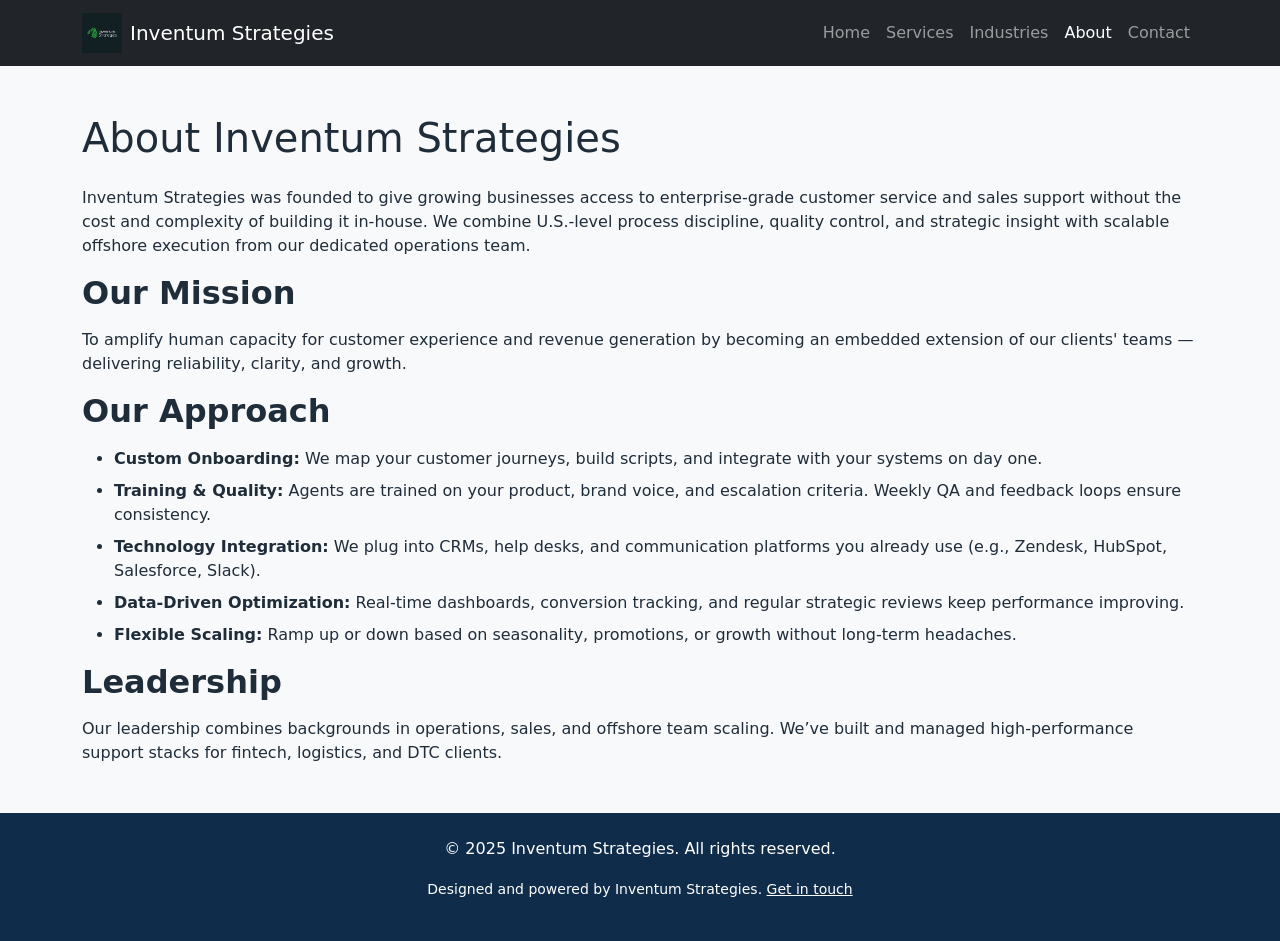
==== about.html @ a3165004 "Add files via upload" ====
<!DOCTYPE html>
<html lang="en">
<head>
<meta charset="UTF-8"/>
<meta name="viewport" content="width=device-width,initial-scale=1"/>
<title>About – Inventum Strategies</title>
<link rel="icon" href="assets/images/logo.png" />
<link href="https://cdn.jsdelivr.net/npm/bootstrap@5.3.2/dist/css/bootstrap.min.css" rel="stylesheet">
<link rel="stylesheet" href="css/styles.css"/>
</head>
<body>
<nav class="navbar navbar-expand-lg navbar-dark bg-dark">
  <div class="container">
    <a class="navbar-brand d-flex align-items-center" href="index.html">
      <img src="assets/images/logo.png" alt="Inventum Strategies Logo" style="height:40px; margin-right:8px;"/>
      Inventum Strategies
    </a>
    <button class="navbar-toggler" type="button" data-bs-toggle="collapse" data-bs-target="#navmenu">
      <span class="navbar-toggler-icon"></span>
    </button>
    <div class="collapse navbar-collapse" id="navmenu">
      <ul class="navbar-nav ms-auto">
        <li class="nav-item"><a class="nav-link" href="index.html">Home</a></li>
        <li class="nav-item"><a class="nav-link" href="services.html">Services</a></li>
        <li class="nav-item"><a class="nav-link" href="industries.html">Industries</a></li>
        <li class="nav-item"><a class="nav-link active" href="about.html">About</a></li>
        <li class="nav-item"><a class="nav-link" href="contact.html">Contact</a></li>
      </ul>
    </div>
  </div>
</nav>
<div class="container my-5">

<h1 class="mb-4">About Inventum Strategies</h1>
<p>Inventum Strategies was founded to give growing businesses access to enterprise-grade customer service and sales support without the cost and complexity of building it in-house. We combine U.S.-level process discipline, quality control, and strategic insight with scalable offshore execution from our dedicated operations team.</p>

<h2 class="section-title">Our Mission</h2>
<p>To amplify human capacity for customer experience and revenue generation by becoming an embedded extension of our clients' teams — delivering reliability, clarity, and growth.</p>

<h2 class="section-title">Our Approach</h2>
<ul class="service-list">
  <li><strong>Custom Onboarding:</strong> We map your customer journeys, build scripts, and integrate with your systems on day one.</li>
  <li><strong>Training & Quality:</strong> Agents are trained on your product, brand voice, and escalation criteria. Weekly QA and feedback loops ensure consistency.</li>
  <li><strong>Technology Integration:</strong> We plug into CRMs, help desks, and communication platforms you already use (e.g., Zendesk, HubSpot, Salesforce, Slack).</li>
  <li><strong>Data-Driven Optimization:</strong> Real-time dashboards, conversion tracking, and regular strategic reviews keep performance improving.</li>
  <li><strong>Flexible Scaling:</strong> Ramp up or down based on seasonality, promotions, or growth without long-term headaches.</li>
</ul>

<h2 class="section-title">Leadership</h2>
<p>Our leadership combines backgrounds in operations, sales, and offshore team scaling. We’ve built and managed high-performance support stacks for fintech, logistics, and DTC clients.</p>

</div>
<footer class="py-4 mt-5">
  <div class="container text-center">
    <p>&copy; 2025 Inventum Strategies. All rights reserved.</p>
    <p><small>Designed and powered by Inventum Strategies. <a href="contact.html" style="color:#fff; text-decoration:underline;">Get in touch</a></small></p>
  </div>
</footer>
<script src="https://cdn.jsdelivr.net/npm/bootstrap@5.3.2/dist/js/bootstrap.bundle.min.js"></script>
</body>
</html>
---- css/styles.css ----
/* styles.css */
body {
    font-family: system-ui,-apple-system,BlinkMacSystemFont,"Segoe UI",Roboto,"Helvetica Neue",Arial,sans-serif;
    line-height:1.5;
    background-color:#f8f9fa;
    color:#1f2d3a;
    margin-top:0;
}
.navbar-brand img {
    height: 40px;
}
.hero {
    background: linear-gradient(135deg,#0d3b66,#1d7fa6);
    color:white;
    padding:4rem 1rem;
    border-radius:12px;
}
.section-title {
    margin-bottom:1rem;
    font-weight:600;
}
.card {
    border:none;
    box-shadow:0 8px 25px rgba(0,0,0,0.08);
    border-radius:12px;
}
footer {
    background:#0f2c4b;
    color:#fff;
}
.btn-primary {
    background-color:#0d6efd;
    border:none;
}
.service-list li {
    margin-bottom:0.5rem;
}
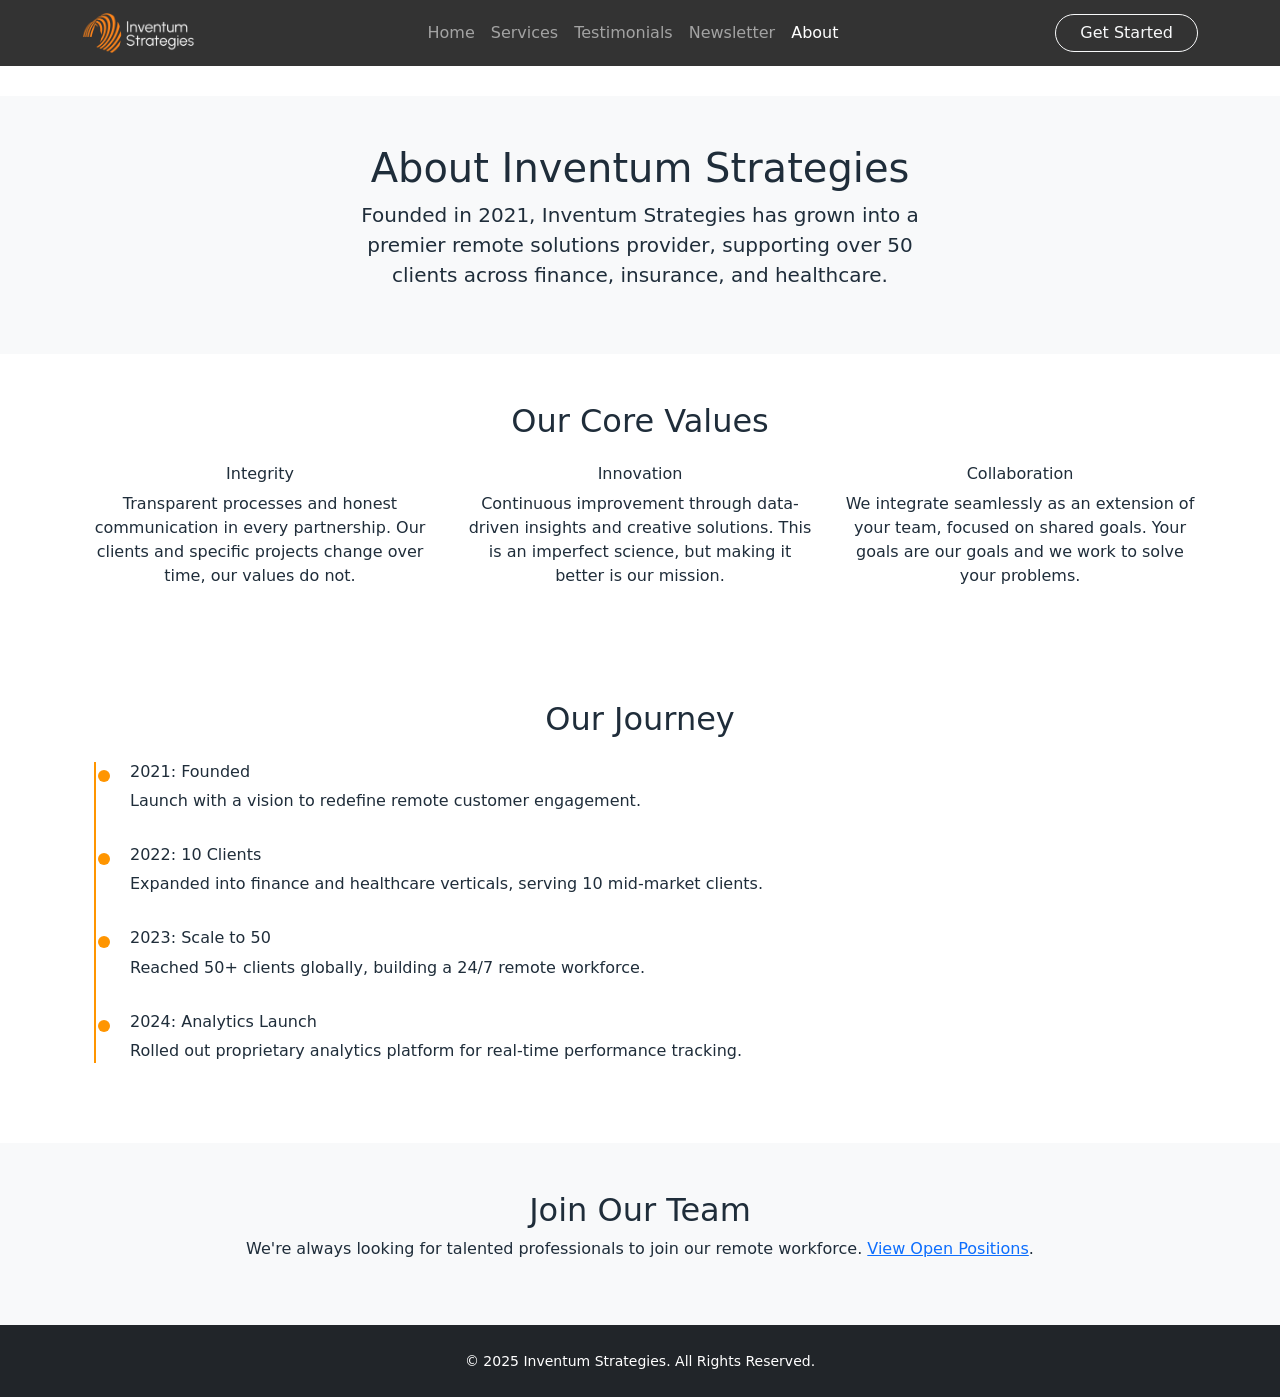
==== commit 80f9fece: "Add files via upload" ====
--- a/about.html
+++ b/about.html
@@ -1,61 +1,129 @@
 <!DOCTYPE html>
-<html lang="en">
+<html 
+lang="en">
 <head>
-<meta charset="UTF-8"/>
-<meta name="viewport" content="width=device-width,initial-scale=1"/>
-<title>About – Inventum Strategies</title>
-<link rel="icon" href="assets/images/logo.png" />
-<link href="https://cdn.jsdelivr.net/npm/bootstrap@5.3.2/dist/css/bootstrap.min.css" rel="stylesheet">
-<link rel="stylesheet" href="css/styles.css"/>
+  <meta charset="UTF-8" />
+  <meta name="viewport" content="width=device-width, initial-scale=1" />
+  <title>About – Inventum Strategies</title>
+  <link rel="icon" href="assets/images/logo.png" />
+  <link href="https://cdn.jsdelivr.net/npm/bootstrap@5.3.2/dist/css/bootstrap.min.css" rel="stylesheet" />
+  <link href="https://unpkg.com/aos@2.3.4/dist/aos.css" rel="stylesheet" />
+  <style>
+    :root { --primary: #ff9500; --dark: #333; --light: #f8f9fa; --text: #1f2d3a; }
+    body { font-family: system-ui, sans-serif; color: var(--text); }
+    .navbar { background: var(--dark); }
+    .value-icon { font-size: 2rem; color: var(--primary); }
+    .timeline { list-style: none; padding-left: 1rem; position: relative; }
+    .timeline::before { content: ''; position: absolute; left: 0.75rem; top: 0; bottom: 0; width: 2px; background: var(--primary); }
+    .timeline-item { position: relative; margin-bottom: 2rem; padding-left: 2rem; }
+    .timeline-item::before { content: ''; position: absolute; left: 0; top: 0.5rem; width: 12px; height: 12px; background: var(--primary); border-radius: 50%; }
+    .btn-cta {
+      background: var(--primary-orange);
+      color: #fff !important;
+      border: 2px solid var(--primary-orange);
+      border-radius: 8px;
+      padding: .65rem 1.05rem;  /* reduced horizontal padding */
+      font-size: 1.25rem;
+      font-weight: 600;
+      transition: background .2s ease, transform .2s ease;
+    }
+    .btn-cta:hover {
+      background: #ffb347;
+      transform: scale(1.05);
+    }
+    .btn-cta:hover {
+      background: #ffb347;
+      transform: scale(1.05);
+    }
+  </style>
 </head>
 <body>
-<nav class="navbar navbar-expand-lg navbar-dark bg-dark">
-  <div class="container">
-    <a class="navbar-brand d-flex align-items-center" href="index.html">
-      <img src="assets/images/logo.png" alt="Inventum Strategies Logo" style="height:40px; margin-right:8px;"/>
-      Inventum Strategies
-    </a>
-    <button class="navbar-toggler" type="button" data-bs-toggle="collapse" data-bs-target="#navmenu">
-      <span class="navbar-toggler-icon"></span>
-    </button>
-    <div class="collapse navbar-collapse" id="navmenu">
-      <ul class="navbar-nav ms-auto">
-        <li class="nav-item"><a class="nav-link" href="index.html">Home</a></li>
-        <li class="nav-item"><a class="nav-link" href="services.html">Services</a></li>
-        <li class="nav-item"><a class="nav-link" href="industries.html">Industries</a></li>
-        <li class="nav-item"><a class="nav-link active" href="about.html">About</a></li>
-        <li class="nav-item"><a class="nav-link" href="contact.html">Contact</a></li>
+  <nav class="navbar navbar-expand-lg navbar-dark fixed-top">
+    <div class="container">
+      <a class="navbar-brand" href="index.html"><img src="assets/images/logo.png" height="40" alt="Inventum" /></a>
+      <button class="navbar-toggler" type="button" data-bs-toggle="collapse" data-bs-target="#navMenu">
+        <span class="navbar-toggler-icon"></span>
+      </button>
+      <div class="collapse navbar-collapse" id="navMenu">
+        <ul class="navbar-nav mx-auto">
+          <li class="nav-item"><a class="nav-link" href="index.html">Home</a></li>
+          <li class="nav-item"><a class="nav-link" href="services.html">Services</a></li>
+          <li class="nav-item"><a class="nav-link" href="testimonials.html">Testimonials</a></li>
+          <li class="nav-item"><a class="nav-link" href="newsletter.html">Newsletter</a></li>
+          <li class="nav-item"><a class="nav-link active" href="about.html">About</a></li>
+        </ul>
+        <button class="btn btn-outline-light rounded-pill px-4" data-bs-toggle="modal" data-bs-target="#bookCallModal">Get Started</button>
+      </div>
+    </div>
+  </nav>
+
+  <main class="pt-5 mt-5">
+    <!-- Intro -->
+    <section class="text-center py-5 bg-light" data-aos="fade-up">
+      <h1>About Inventum Strategies</h1>
+      <p class="lead mx-auto" style="max-width:600px;">
+        Founded in 2021, Inventum Strategies has grown into a premier remote solutions provider, supporting over 50 clients across finance, insurance, and healthcare.
+      </p>
+    </section>
+    <div class="modal fade" id="bookCallModal" tabindex="-1"><div class="modal-dialog modal-lg modal-dialog-centered"><div class="modal-content"><form><div class="modal-header border-0"><h5 class="modal-title">Get Started</h5><button type="button" class="btn-close" data-bs-dismiss="modal"></button></div><div class="modal-body"><div class="row g-3"><div class="col-md-6"><input type="text" class="form-control" placeholder="First Name" required /></div><div class="col-md-6"><input type="text" class="form-control" placeholder="Last Name" required /></div><div class="col-md-6"><input type="email" class="form-control" placeholder="Business Email" required /></div><div class="col-md-6"><input type="tel" class="form-control" placeholder="Phone" /></div><div class="col-md-6"><input type="text" class="form-control" placeholder="Agency Name" required /></div><div class="col-md-6"><input type="text" class="form-control" placeholder="License State(s)" required /></div><div class="col-md-6"><input type="text" class="form-control" placeholder="Specialties" required /></div><div class="col-md-6"><select class="form-select" required><option disabled selected>Monthly Budget</option><option>$0–$5,000</option><option>$5,000k–$15,000</option><option>$15,000+</option></select></div></div></div><div class="modal-footer border-0"><button type="submit" class="btn btn-primary">Submit</button></div></form></div></div></div>
+    <!-- Values -->
+    <section class="container py-5" data-aos="fade-right">
+      <h2 class="mb-4 text-center">Our Core Values</h2>
+      <div class="row g-4">
+        <div class="col-md-4 text-center">
+          <i class="fas fa-handshake value-icon mb-2"></i>
+          <h6>Integrity</h6>
+          <p>Transparent processes and honest communication in every partnership. Our clients and specific projects change over time, our values do not.</p>
+        </div>
+        <div class="col-md-4 text-center">
+          <i class="fas fa-lightbulb value-icon mb-2"></i>
+          <h6>Innovation</h6>
+          <p>Continuous improvement through data-driven insights and creative solutions. This is an imperfect science, but making it better is our mission. </p>
+        </div>
+        <div class="col-md-4 text-center">
+          <i class="fas fa-lightbulb value-icon mb-2"></i>
+          <h6>Collaboration</h6>
+          <p>We integrate seamlessly as an extension of your team, focused on shared goals. Your goals are our goals and we work to solve your problems.</p>
+        </div>
+      </div>
+    </section>
+
+    <!-- Timeline -->
+    <section class="container py-5" data-aos="fade-left">
+      <h2 class="mb-4 text-center">Our Journey</h2>
+      <ul class="timeline">
+        <li class="timeline-item">
+          <h6>2021: Founded</h6>
+          <p>Launch with a vision to redefine remote customer engagement.</p>
+        </li>
+        <li class="timeline-item">
+          <h6>2022: 10 Clients</h6>
+          <p>Expanded into finance and healthcare verticals, serving 10 mid-market clients.</p>
+        </li>
+        <li class="timeline-item">
+          <h6>2023: Scale to 50</h6>
+          <p>Reached 50+ clients globally, building a 24/7 remote workforce.</p>
+        </li>
+        <li class="timeline-item">
+          <h6>2024: Analytics Launch</h6>
+          <p>Rolled out proprietary analytics platform for real-time performance tracking.</p>
+        </li>
       </ul>
-    </div>
-  </div>
-</nav>
-<div class="container my-5">
+    </section>
 
-<h1 class="mb-4">About Inventum Strategies</h1>
-<p>Inventum Strategies was founded to give growing businesses access to enterprise-grade customer service and sales support without the cost and complexity of building it in-house. We combine U.S.-level process discipline, quality control, and strategic insight with scalable offshore execution from our dedicated operations team.</p>
+    <!-- Careers CTA -->
+    <section class="bg-light text-center py-5" data-aos="fade-up">
+      <h2>Join Our Team</h2>
+      <p>We're always looking for talented professionals to join our remote workforce. <a href="#">View Open Positions</a>.</p>
+    </section>
+  </main>
 
-<h2 class="section-title">Our Mission</h2>
-<p>To amplify human capacity for customer experience and revenue generation by becoming an embedded extension of our clients' teams — delivering reliability, clarity, and growth.</p>
+  <footer class="bg-dark text-center text-white py-4">
+    <small>&copy; 2025 Inventum Strategies. All Rights Reserved.</small>
+  </footer>
 
-<h2 class="section-title">Our Approach</h2>
-<ul class="service-list">
-  <li><strong>Custom Onboarding:</strong> We map your customer journeys, build scripts, and integrate with your systems on day one.</li>
-  <li><strong>Training & Quality:</strong> Agents are trained on your product, brand voice, and escalation criteria. Weekly QA and feedback loops ensure consistency.</li>
-  <li><strong>Technology Integration:</strong> We plug into CRMs, help desks, and communication platforms you already use (e.g., Zendesk, HubSpot, Salesforce, Slack).</li>
-  <li><strong>Data-Driven Optimization:</strong> Real-time dashboards, conversion tracking, and regular strategic reviews keep performance improving.</li>
-  <li><strong>Flexible Scaling:</strong> Ramp up or down based on seasonality, promotions, or growth without long-term headaches.</li>
-</ul>
-
-<h2 class="section-title">Leadership</h2>
-<p>Our leadership combines backgrounds in operations, sales, and offshore team scaling. We’ve built and managed high-performance support stacks for fintech, logistics, and DTC clients.</p>
-
-</div>
-<footer class="py-4 mt-5">
-  <div class="container text-center">
-    <p>&copy; 2025 Inventum Strategies. All rights reserved.</p>
-    <p><small>Designed and powered by Inventum Strategies. <a href="contact.html" style="color:#fff; text-decoration:underline;">Get in touch</a></small></p>
-  </div>
-</footer>
-<script src="https://cdn.jsdelivr.net/npm/bootstrap@5.3.2/dist/js/bootstrap.bundle.min.js"></script>
+  <script src="https://cdn.jsdelivr.net/npm/bootstrap@5.3.2/dist/js/bootstrap.bundle.min.js"></script>
+  <script src="https://unpkg.com/aos@2.3.4/dist/aos.js"></script>
+  <script>AOS.init({ duration: 700, once: true });</script>
 </body>
-</html>
+</html>
